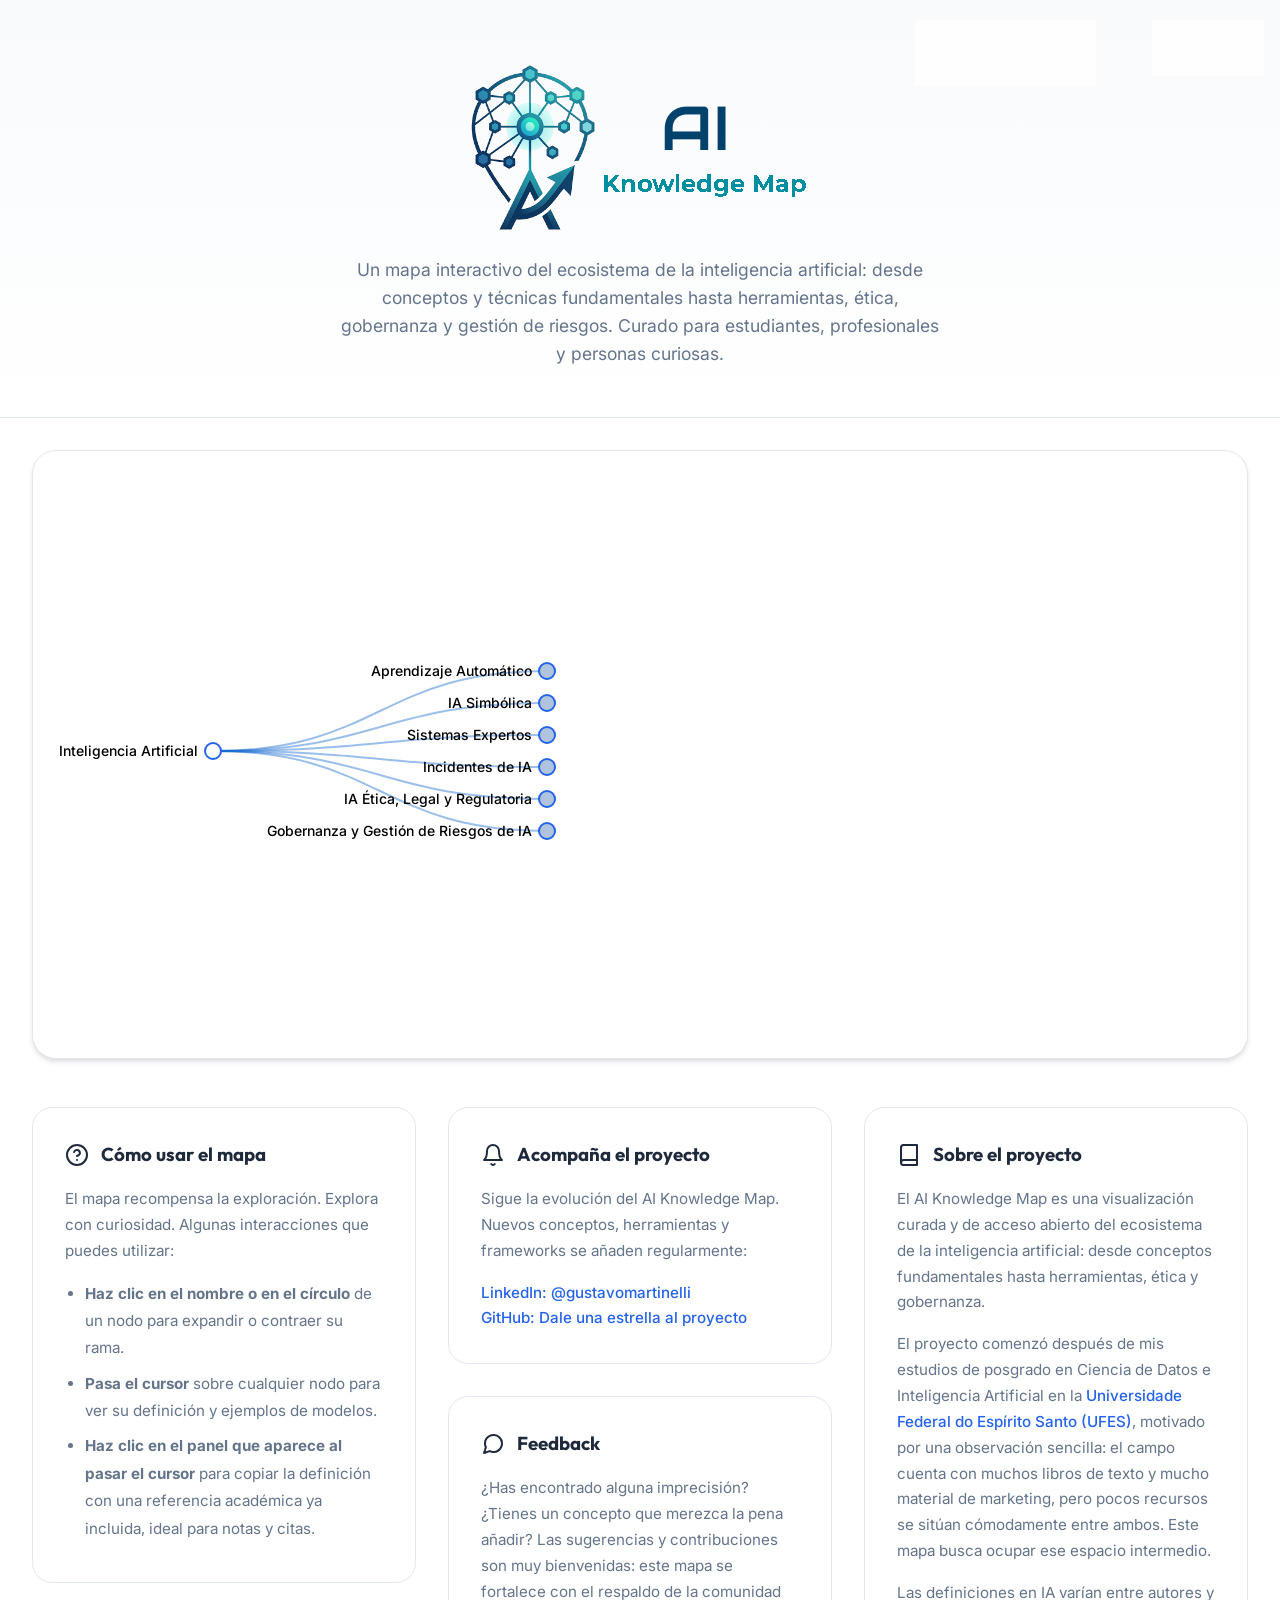
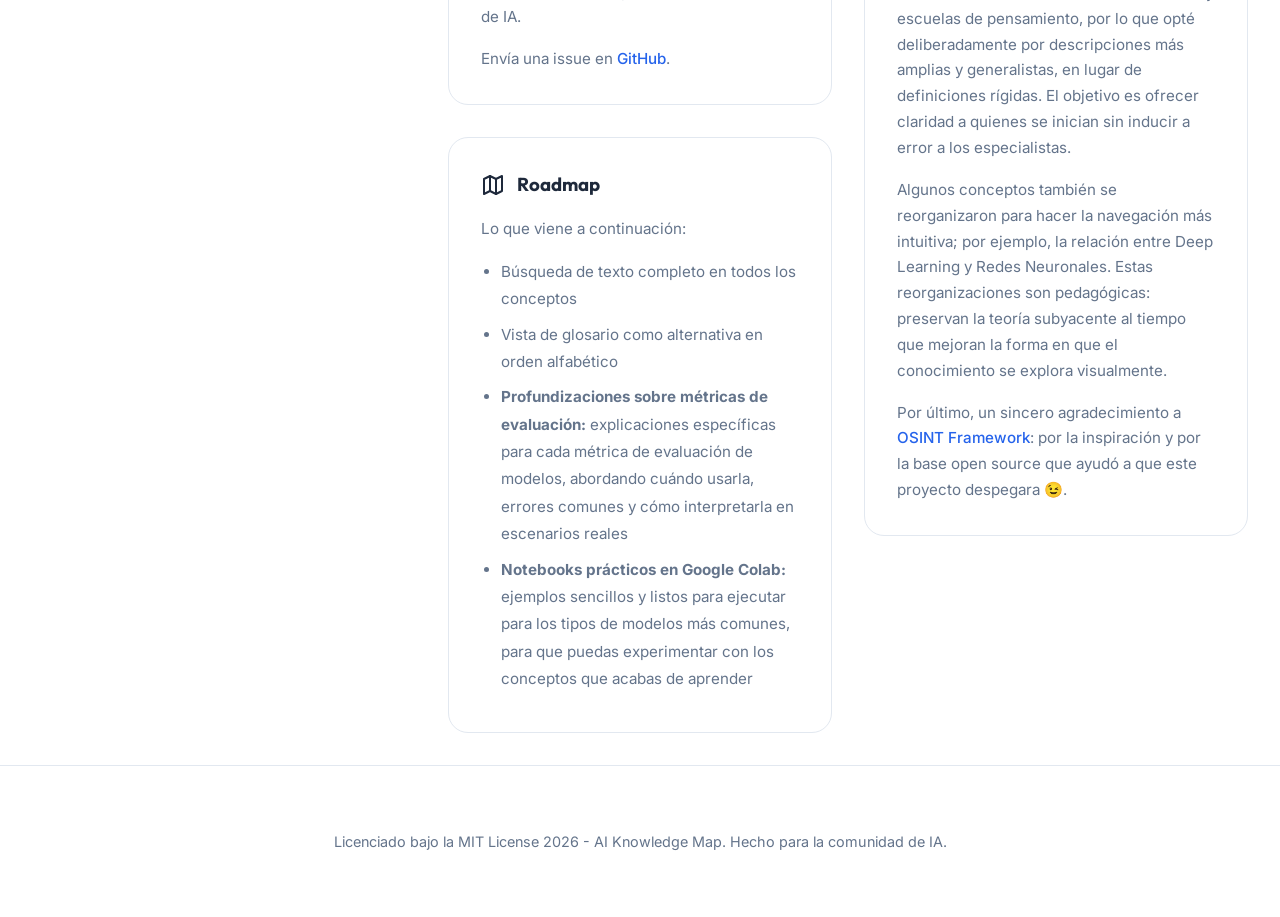
==== es/index.html @ ce46cefa "translated to pt-br and es" ====
<!DOCTYPE html>
<html lang="en">

<head>
    <meta charset="UTF-8">
    <meta name="viewport" content="width=device-width, initial-scale=1.0">
    <meta http-equiv="X-UA-Compatible" content="ie=edge">
    <title>AI Knowledge Map - Learn AI Concepts & Definitions</title>
    <meta name="description" content="Explore Artificial Intelligence visually. A free, interactive knowledge map of AI concepts, techniques, tools, ethics, and governance - for students, researchers, and professionals.">


    <!-- Open Graph -->
    <meta property="og:type" content="website">
    <meta property="og:url" content="https://aiknowledgemap.org/">
    <meta property="og:title" content="AI Knowledge Map - Visual Guide to Artificial Intelligence">
    <meta property="og:description" content="Explore Artificial Intelligence visually. A free, interactive knowledge map of AI concepts, techniques, tools, ethics, and governance - for students, researchers, and professionals.">
    <meta property="og:image" content="https://aiknowledgemap.org/aikm_logo.jpg">
    <meta property="og:image:width" content="1200">
    <meta property="og:image:height" content="630">
    <meta property="og:image:alt" content="AI Knowledge Map - Interactive map of artificial intelligence concepts">
    <meta property="og:locale" content="en_US">
    <meta property="og:site_name" content="AI Knowledge Map">

    <!-- Twitter Cards -->
    <meta name="twitter:card" content="summary_large_image">
    <meta name="twitter:title" content="AI Knowledge Map - Visual Guide to Artificial Intelligence">
    <meta name="twitter:description" content="Explore AI visually. An interactive map of concepts, techniques, tools, ethics, and governance.">
    <meta name="twitter:image" content="https://aiknowledgemap.org/aikm_logo.jpg">
    <meta name="twitter:image:alt" content="AI Knowledge Map - Interactive map of artificial intelligence concepts">

    <!-- Favicons -->
    <link rel="icon" type="image/x-icon" href="/favicon.ico">
    <link rel="icon" type="image/png" sizes="16x16" href="/favicon-16x16.png">
    <link rel="icon" type="image/png" sizes="32x32" href="/favicon-32x32.png">
    <link rel="apple-touch-icon" sizes="180x180" href="/apple-touch-icon.png">
    <link rel="manifest" href="/site.webmanifest">
    <meta name="theme-color" content="#2563eb">

    <!-- Google Fonts -->
    <link rel="preconnect" href="https://fonts.googleapis.com">
    <link rel="preconnect" href="https://fonts.gstatic.com" crossorigin>
    <link
        href="https://fonts.googleapis.com/css2?family=Inter:wght@300;400;500;600;700&family=Outfit:wght@400;600;700&display=swap"
        rel="stylesheet">

    <!-- Dependencies -->
    <link rel="stylesheet" href="/css/style.css">
    <script src="/js/d3.v7.min.js" defer></script>
    <script src="/js/app.js" defer></script>

    <link rel="alternate" hreflang="en" href="https://aiknowledgemap.org/" />
    <link rel="alternate" hreflang="pt-BR" href="https://aiknowledgemap.org/pt-br/" />
    <link rel="alternate" hreflang="es" href="https://aiknowledgemap.org/es/" />
    <link rel="alternate" hreflang="x-default" href="https://aiknowledgemap.org/" />
    
</head>

<body>

    <header>
        <h1>
            <img src="/aikm_img_name.png" alt="AI Knowledge Map" class="site-logo">
        </h1>
        <p>Un mapa interactivo del ecosistema de la inteligencia artificial: desde conceptos y técnicas fundamentales hasta 
            herramientas, ética, gobernanza y gestión de riesgos. Curado para estudiantes, profesionales y personas curiosas.</p>
        <div class="lang-selector">
            <a href="/pt-br/" class="lang-flag" hreflang="pt-BR" aria-label="Português">🇧🇷</a>
            <a href="/" class="lang-flag" hreflang="en" aria-label="English">🇺🇸</a>
            <a href="/es/" class="lang-flag" hreflang="es" aria-label="Español">🇪🇸</a>
        </div>
        <div class="dark-toggle-container">
            <button class="btn-toggle" aria-label="Toggle dark mode">
                <svg xmlns="http://www.w3.org/2000/svg" width="18" height="18" viewBox="0 0 24 24" fill="none"
                    stroke="currentColor" stroke-width="2" stroke-linecap="round" stroke-linejoin="round"
                    aria-hidden="true">
                    <path d="M21 12.79A9 9 0 1 1 11.21 3 7 7 0 0 0 21 12.79z"></path>
                </svg>
                Mode
            </button>
        </div>
    </header>

    <main class="container">

        <div id="body">
            <!-- D3 Map will render here -->

        </div>

        <div class="info-grid">
            <!-- Column 1: How to Use the Map -->
            <section class="info-card">
                <h3>
                    <svg xmlns="http://www.w3.org/2000/svg" width="24" height="24" viewBox="0 0 24 24" fill="none"
                        stroke="currentColor" stroke-width="2" stroke-linecap="round" stroke-linejoin="round"
                        aria-hidden="true">
                        <circle cx="12" cy="12" r="10"></circle>
                        <path d="M9.09 9a3 3 0 0 1 5.83 1c0 2-3 3-3 3"></path>
                        <line x1="12" y1="17" x2="12.01" y2="17"></line>
                    </svg>
                    Cómo usar el mapa
                </h3>
                <p>El mapa recompensa la exploración. Explora con curiosidad. Algunas interacciones que puedes utilizar:</p>
                <ul class="info-list">
                    <li><strong>Haz clic en el nombre o en el círculo</strong> de un nodo para expandir o contraer su rama.</li>
                    <li><strong>Pasa el cursor</strong> sobre cualquier nodo para ver su definición y ejemplos de modelos.</li>
                    <li><strong>Haz clic en el panel que aparece al pasar el cursor</strong> para copiar la definición con 
                        una referencia académica ya incluida, ideal para notas y citas.</li>
                </ul>
            </section>

            <!-- Column 2: Stay Updated + Feedback + Roadmap (stacked) -->
            <div class="info-card-column">
                <section class="info-card">
                    <h3>
                        <svg xmlns="http://www.w3.org/2000/svg" width="24" height="24" viewBox="0 0 24 24" fill="none"
                            stroke="currentColor" stroke-width="2" stroke-linecap="round" stroke-linejoin="round"
                            aria-hidden="true">
                            <path d="M18 8A6 6 0 0 0 6 8c0 7-3 9-3 9h18s-3-2-3-9"></path>
                            <path d="M13.73 21a2 2 0 0 1-3.46 0"></path>
                        </svg>
                        Acompaña el proyecto
                    </h3>
                    <p>Sigue la evolución del AI Knowledge Map. Nuevos conceptos, herramientas y frameworks se añaden regularmente:</p>
                    <div style="margin-top: 1rem;">
                        <a href="https://www.linkedin.com/in/gustavomartinelli/" target="_blank" rel="noopener noreferrer">LinkedIn:
                            @gustavomartinelli</a><br>
                        <a href="https://github.com/gustavomartinellidev/aiknowledgemap" target="_blank" rel="noopener noreferrer">GitHub: Dale una estrella al proyecto</a>
                    </div>
                </section>

                <section class="info-card">
                    <h3>
                        <svg xmlns="http://www.w3.org/2000/svg" width="24" height="24" viewBox="0 0 24 24" fill="none"
                            stroke="currentColor" stroke-width="2" stroke-linecap="round" stroke-linejoin="round"
                            aria-hidden="true">
                            <path
                                d="M21 11.5a8.38 8.38 0 0 1-.9 3.8 8.5 8.5 0 0 1-7.6 4.7 8.38 8.38 0 0 1-3.8-.9L3 21l1.9-5.7a8.38 8.38 0 0 1-.9-3.8 8.5 8.5 0 0 1 4.7-7.6 8.38 8.38 0 0 1 3.8-.9h.5a8.48 8.48 0 0 1 8 8v.5z">
                            </path>
                        </svg>
                        Feedback
                    </h3>
                    <p>
                        ¿Has encontrado alguna imprecisión? ¿Tienes un concepto que merezca la pena añadir? Las sugerencias y contribuciones 
                        son muy bienvenidas: este mapa se fortalece con el respaldo de la comunidad de IA.
                    </p>
                    <div style="margin-top: 1rem;">
                        Envía una issue en <a href="https://github.com/gustavomartinellidev/aiknowledgemap/issues"
                            target="_blank" rel="noopener noreferrer">GitHub</a>.
                    </div>
                </section>

                <section class="info-card">
                    <h3>
                        <svg xmlns="http://www.w3.org/2000/svg" width="24" height="24" viewBox="0 0 24 24" fill="none"
                            stroke="currentColor" stroke-width="2" stroke-linecap="round" stroke-linejoin="round"
                            aria-hidden="true">
                            <polygon points="3 6 9 3 15 6 21 3 21 18 15 21 9 18 3 21"></polygon>
                            <line x1="9" y1="3" x2="9" y2="18"></line>
                            <line x1="15" y1="6" x2="15" y2="21"></line>
                        </svg>
                        Roadmap
                    </h3>
                    <p>Lo que viene a continuación:</p>
                    <ul class="info-list">
                        <li>Búsqueda de texto completo en todos los conceptos</li>
                        <li>Vista de glosario como alternativa en orden alfabético</li>
                        <li><strong>Profundizaciones sobre métricas de evaluación:</strong> explicaciones específicas para cada métrica de evaluación de modelos, abordando cuándo usarla, errores comunes y cómo interpretarla en escenarios reales</li>
                        <li><strong>Notebooks prácticos en Google Colab:</strong> ejemplos sencillos y listos para ejecutar para los tipos de modelos más comunes, para que puedas experimentar con los conceptos que acabas de aprender</li>
                    </ul>
                </section>
            </div>

            <!-- Column 3: About the Project -->
            <section class="info-card">
                <h3>
                    <svg xmlns="http://www.w3.org/2000/svg" width="24" height="24" viewBox="0 0 24 24" fill="none"
                        stroke="currentColor" stroke-width="2" stroke-linecap="round" stroke-linejoin="round"
                        aria-hidden="true">
                        <path d="M4 19.5A2.5 2.5 0 0 1 6.5 17H20"></path>
                        <path d="M6.5 2H20v20H6.5A2.5 2.5 0 0 1 4 19.5v-15A2.5 2.5 0 0 1 6.5 2z"></path>
                    </svg>
                    Sobre el proyecto
                </h3>
                <p>
                    El AI Knowledge Map es una visualización curada y de acceso abierto del ecosistema de la inteligencia artificial: 
                    desde conceptos fundamentales hasta herramientas, ética y gobernanza.
                </p>
                <p style="margin-top:1rem;">
                    El proyecto comenzó después de mis estudios de posgrado en Ciencia de Datos e Inteligencia Artificial en la
                    <a href="https://ufes.br/" target="_blank" rel="noopener noreferrer">Universidade Federal do Espírito Santo (UFES)</a>, 
                    motivado por una observación sencilla: el campo cuenta con muchos libros de texto y mucho material de marketing, pero 
                    pocos recursos se sitúan cómodamente entre ambos. Este mapa busca ocupar ese espacio intermedio.
                </p>
                <p style="margin-top:1rem;">
                    Las definiciones en IA varían entre autores y escuelas de pensamiento, por lo que opté deliberadamente por descripciones 
                    más amplias y generalistas, en lugar de definiciones rígidas. El objetivo es ofrecer claridad a quienes se inician 
                    sin inducir a error a los especialistas.
                </p>
                <p style="margin-top:1rem;">
                    Algunos conceptos también se reorganizaron para hacer la navegación más intuitiva; por ejemplo, la relación entre 
                    Deep Learning y Redes Neuronales. Estas reorganizaciones son pedagógicas: preservan la teoría subyacente al tiempo 
                    que mejoran la forma en que el conocimiento se explora visualmente.
                </p>
                <p style="margin-top:1rem;">
                    Por último, un sincero agradecimiento a <a href="https://osintframework.com/" target="_blank" rel="noopener noreferrer">OSINT Framework</a>:
                     por la inspiración y por la base open source que ayudó a que este proyecto despegara 😉.
                </p>
            </section>
        </div>

    </main>

    <footer>
        <p>Licenciado bajo la MIT License 2026 - AI Knowledge Map. Hecho para la comunidad de IA.</p>
    </footer>

    <div id="hover-panel" class="hidden"></div>

</body>

</html>
---- css/style.css ----
:root {
    --primary: #2563eb;
    --primary-hover: #1d4ed8;
    --secondary: #64748b;
    --bg: #ffffff;
    --card-bg: #ffffff;
    --text-main: #1e293b;
    --text-muted: #64748b;
    --border: #e2e8f0;
    --shadow-sm: 0 1px 2px 0 rgb(0 0 0 / 0.05);
    --shadow: 0 4px 6px -1px rgb(0 0 0 / 0.1), 0 2px 4px -2px rgb(0 0 0 / 0.1);
    --shadow-lg: 0 10px 15px -3px rgb(0 0 0 / 0.1), 0 4px 6px -4px rgb(0 0 0 / 0.1);
    --glass: rgba(255, 255, 255, 0.8);
}

* {
    margin: 0;
    padding: 0;
    box-sizing: border-box;
}

body {
    font-family: 'Inter', sans-serif;
    background-color: var(--bg);
    color: var(--text-main);
    line-height: 1.6;
    overflow-x: hidden;
}

header {
    position: relative;
    padding: 3rem 1rem;
    text-align: center;
    background: linear-gradient(180deg, #f8fafc 0%, #ffffff 100%);
    border-bottom: 1px solid var(--border);
}

header h1 {
    font-family: 'Outfit', sans-serif;
    font-size: 2.5rem;
    font-weight: 700;
    letter-spacing: -0.02em;
    background: linear-gradient(135deg, #1e293b 0%, #2563eb 100%);
    -webkit-background-clip: text;
    background-clip: text;
    -webkit-text-fill-color: transparent;
    margin-bottom: 0.5rem;
}

header p {
    color: var(--text-muted);
    font-size: 1.1rem;
    max-width: 600px;
    margin: 0 auto;
}

.container {
    max-width: 2000px;
    margin: 0 auto;
    padding: 2rem;
    position: relative;
}

#body {
    min-height: 600px;
    background: #fff;
    border-radius: 24px;
    box-shadow: var(--shadow);
    border: 1px solid var(--border);
    margin-bottom: 3rem;
    position: relative;
    overflow: auto;
}

.site-logo {
    max-height: 200px;
    width: auto;
    display: block;
    margin: 0 auto;
}

.controls-overlay {
    position: absolute;
    top: 2rem;
    right: 2rem;
    z-index: 10;
    display: flex;
    flex-direction: column;
    gap: 1rem;
    width: 320px;
}

/* Content Sections */
.info-grid {
    display: grid;
    grid-template-columns: repeat(3, 1fr);
    gap: 2rem;
    margin-top: 2rem;
    align-items: start;
}

.info-card-column {
    display: flex;
    flex-direction: column;
    gap: 2rem;
}

.info-list {
    margin-top: 1rem;
    padding-left: 1.25rem;
    line-height: 1.8;
    font-size: 0.95rem;
    color: var(--text-muted);
}

.info-list li {
    margin-bottom: 0.5rem;
}

.info-card {
    padding: 2rem;
    background: #fff;
    border-radius: 20px;
    border: 1px solid var(--border);
    transition: transform 0.3s ease, box-shadow 0.3s ease;
}

.info-card:hover {
    transform: translateY(-5px);
    box-shadow: var(--shadow-lg);
}

.info-card h3 {
    font-family: 'Outfit', sans-serif;
    margin-bottom: 1rem;
    color: var(--text-main);
    display: flex;
    align-items: center;
    gap: 0.75rem;
}

.info-card p,
.info-card div {
    font-size: 0.95rem;
    color: var(--text-muted);
    line-height: 1.7;
}

.info-card a {
    color: var(--primary);
    text-decoration: none;
    font-weight: 500;
    transition: color 0.2s;
}

.info-card a:hover {
    color: var(--primary-hover);
    text-decoration: underline;
}

/* Hover Panel */
#hover-panel {
    position: absolute;
    font-family: 'Inter', sans-serif;
    border-radius: 12px;
    box-shadow: var(--shadow-lg);
    border: 1px solid var(--border);
    background: rgba(255, 255, 255, 0.95);
    color: var(--text-main);
    backdrop-filter: blur(8px);
    -webkit-backdrop-filter: blur(8px);
    padding: 0.75rem 1rem;
    min-width: 200px;
    max-width: 400px;
    z-index: 2000;
    pointer-events: auto;
    cursor: pointer;
    user-select: none;
}

#hover-panel.hidden {
    display: none;
}

#hover-panel::after {
    content: "Click to copy";
    position: absolute;
    top: 0.5rem;
    right: 0.75rem;
    font-size: 0.65rem;
    font-weight: 700;
    text-transform: uppercase;
    letter-spacing: 0.05em;
    color: var(--primary);
    opacity: 0.6;
}

#hover-panel.copied::after {
    content: "Text copied ✓";
    color: #10b981;
    opacity: 1;
}

#hover-panel h3 {
    color: var(--primary);
    margin-bottom: 0.35rem;
    font-family: 'Outfit', sans-serif;
    font-size: 0.95rem;
    padding-right: 1.5rem;
}

#hover-panel .section {
    margin-bottom: 0.25rem;
    font-size: 0.8rem;
    line-height: 1.4;
}

.dark-toggle-container {
    position: fixed;
    top: 1.5rem;
    right: 1.5rem;
    z-index: 1000;
}

.btn-toggle {
    display: flex;
    align-items: center;
    justify-content: center;
    gap: 0.5rem;
    padding: 0.6rem 1rem;
    border-radius: 99px;
    border: 1px solid var(--border);
    background: var(--glass);
    backdrop-filter: blur(8px);
    -webkit-backdrop-filter: blur(8px);
    cursor: pointer;
    font-weight: 600;
    font-size: 0.85rem;
    transition: all 0.3s ease;
    box-shadow: var(--shadow);
    color: var(--text-main);
}

.btn-toggle:hover {
    transform: scale(1.05);
    border-color: var(--primary);
    box-shadow: var(--shadow-lg);
}

/* Language Selector */
.lang-selector {
    display: flex;
    gap: 1.25rem;
    position: fixed;
    top: 1.5rem;
    right: 12rem;
    /* Increased significantly to separate from the Mode button */
    z-index: 1000;
    background: var(--glass);
    backdrop-filter: blur(8px);
    -webkit-backdrop-filter: blur(8px);
    padding: 0.5rem 1.5rem;
    border-radius: 99px;
    border: 1px solid var(--border);
    box-shadow: var(--shadow);
}

.lang-flag {
    font-size: 1.25rem;
    cursor: pointer;
    transition: transform 0.2s ease;
    text-decoration: none;
    display: flex;
    align-items: center;
}

.lang-flag:hover {
    transform: scale(1.3);
}

/* SVG Node Styling */
.node circle {
    fill: #fff;
    stroke: var(--primary);
    stroke-width: 2px;
    transition: all 0.3s ease;
}

.node:hover circle {
    fill: var(--primary);
    r: 10px;
}

.node text {
    font-family: 'Inter', sans-serif;
    font-size: 14px;
    font-weight: 500;
}

path.link {
    fill: none;
    stroke: #0760ce;
    stroke-opacity: 0.4;
    stroke-width: 2px;
}

footer {
    text-align: center;
    padding: 4rem 1rem;
    border-top: 1px solid var(--border);
    color: var(--text-muted);
    font-size: 0.9rem;
}

/* Dark Mode support (if the user toggles it) */
.dark-Mode {
    --bg: #0f172a;
    --text-main: #f8fafc;
    --text-muted: #94a3b8;
    --border: #1e293b;
    --card-bg: #1e293b;
    --glass: rgba(15, 23, 42, 0.8);
}

.dark-Mode header {
    background: linear-gradient(180deg, #020617 0%, #0f172a 100%);
}

.dark-Mode #body {
    background: #1e293b;
}

.dark-Mode .info-card {
    background: #1e293b;
}

.dark-Mode .btn-toggle {
    background: #1e293b;
    color: #f8fafc;
}

.dark-Mode #hover-panel {
    background: rgba(30, 41, 59, 0.95);
    border-color: #334155;
    color: #f8fafc;
}

.dark-Mode #hover-panel h3 {
    color: #60a5fa;
}

.dark-Mode .node text {
    fill: var(--text-main) !important;
    font-family: 'Inter', sans-serif;
    font-size: 14px;
    font-weight: 500;
}

@media (max-width: 960px) {
    .info-grid {
        grid-template-columns: 1fr;
    }
}

@media (max-width: 768px) {
    .site-logo {
        max-height: 150px;
    }
}
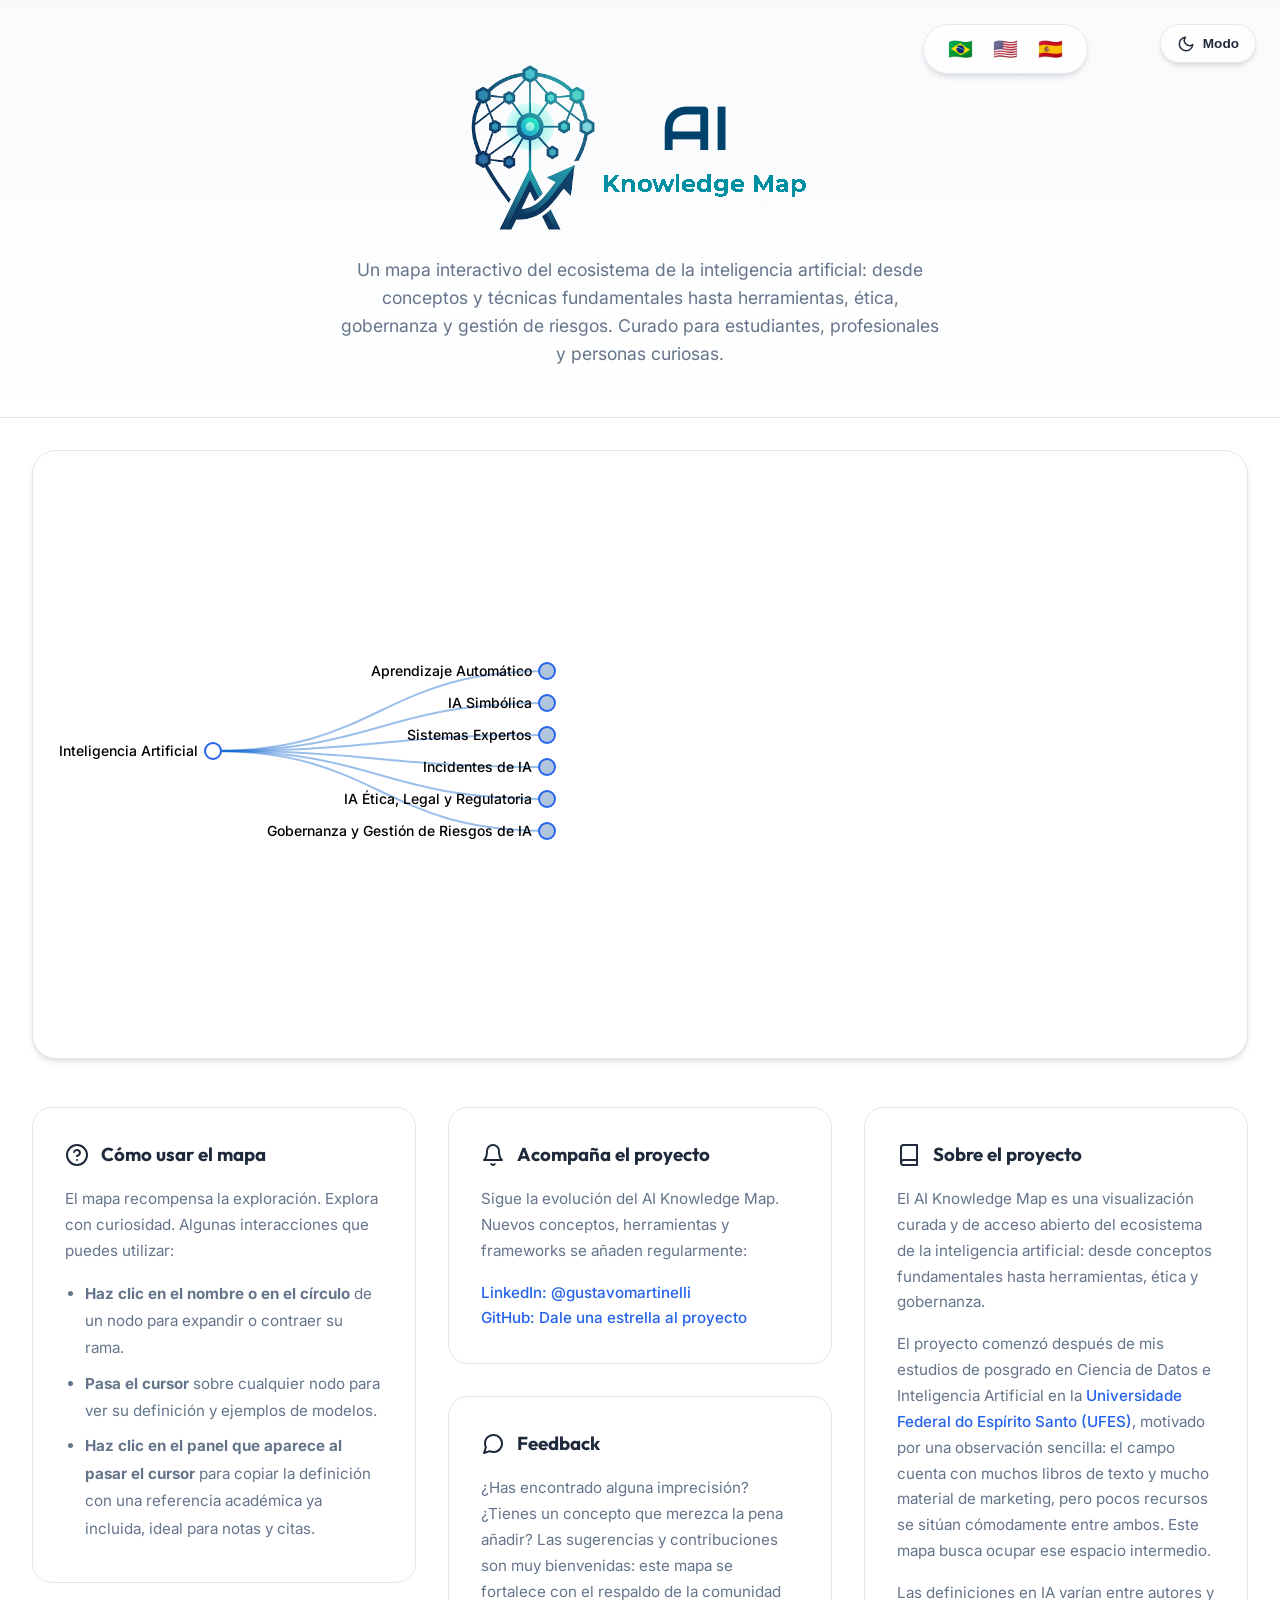
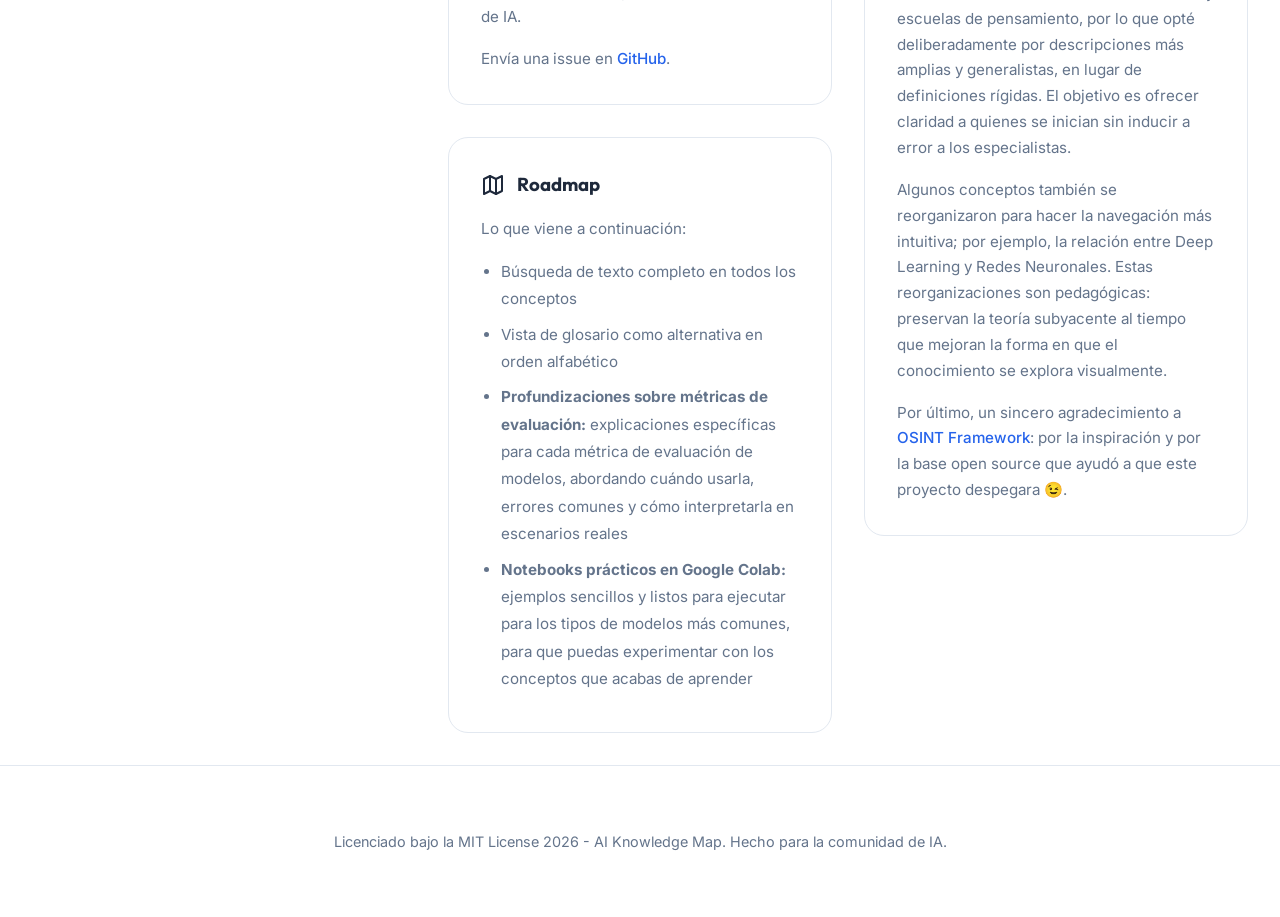
==== commit 3f240b7d: "Fix multilingual SEO and translate UI strings" ====
--- a/es/index.html
+++ b/es/index.html
@@ -1,32 +1,34 @@
 <!DOCTYPE html>
-<html lang="en">
+<html lang="es">
 
 <head>
     <meta charset="UTF-8">
     <meta name="viewport" content="width=device-width, initial-scale=1.0">
     <meta http-equiv="X-UA-Compatible" content="ie=edge">
-    <title>AI Knowledge Map - Learn AI Concepts & Definitions</title>
-    <meta name="description" content="Explore Artificial Intelligence visually. A free, interactive knowledge map of AI concepts, techniques, tools, ethics, and governance - for students, researchers, and professionals.">
+    <title>AI Knowledge Map - Aprende conceptos y definiciones de IA</title>
+    <meta name="description" content="Explora la Inteligencia Artificial de forma visual. Un mapa de conocimiento gratuito e interactivo sobre conceptos, técnicas, herramientas, ética y gobernanza de la IA — para estudiantes, investigadores y profesionales.">
 
 
     <!-- Open Graph -->
     <meta property="og:type" content="website">
-    <meta property="og:url" content="https://aiknowledgemap.org/">
-    <meta property="og:title" content="AI Knowledge Map - Visual Guide to Artificial Intelligence">
-    <meta property="og:description" content="Explore Artificial Intelligence visually. A free, interactive knowledge map of AI concepts, techniques, tools, ethics, and governance - for students, researchers, and professionals.">
+    <meta property="og:url" content="https://aiknowledgemap.org/es/">
+    <meta property="og:title" content="AI Knowledge Map - Guía visual de la Inteligencia Artificial">
+    <meta property="og:description" content="Explora la Inteligencia Artificial de forma visual. Un mapa de conocimiento gratuito e interactivo sobre conceptos, técnicas, herramientas, ética y gobernanza de la IA — para estudiantes, investigadores y profesionales.">
     <meta property="og:image" content="https://aiknowledgemap.org/aikm_logo.jpg">
     <meta property="og:image:width" content="1200">
     <meta property="og:image:height" content="630">
-    <meta property="og:image:alt" content="AI Knowledge Map - Interactive map of artificial intelligence concepts">
-    <meta property="og:locale" content="en_US">
+    <meta property="og:image:alt" content="AI Knowledge Map - Mapa interactivo de conceptos de inteligencia artificial">
+    <meta property="og:locale" content="es_ES">
+    <meta property="og:locale:alternate" content="en_US">
+    <meta property="og:locale:alternate" content="pt_BR">
     <meta property="og:site_name" content="AI Knowledge Map">
 
     <!-- Twitter Cards -->
     <meta name="twitter:card" content="summary_large_image">
-    <meta name="twitter:title" content="AI Knowledge Map - Visual Guide to Artificial Intelligence">
-    <meta name="twitter:description" content="Explore AI visually. An interactive map of concepts, techniques, tools, ethics, and governance.">
+    <meta name="twitter:title" content="AI Knowledge Map - Guía visual de la Inteligencia Artificial">
+    <meta name="twitter:description" content="Explora la IA de forma visual. Un mapa interactivo de conceptos, técnicas, herramientas, ética y gobernanza.">
     <meta name="twitter:image" content="https://aiknowledgemap.org/aikm_logo.jpg">
-    <meta name="twitter:image:alt" content="AI Knowledge Map - Interactive map of artificial intelligence concepts">
+    <meta name="twitter:image:alt" content="AI Knowledge Map - Mapa interactivo de conceptos de inteligencia artificial">
 
     <!-- Favicons -->
     <link rel="icon" type="image/x-icon" href="/favicon.ico">
@@ -75,7 +77,7 @@
                     aria-hidden="true">
                     <path d="M21 12.79A9 9 0 1 1 11.21 3 7 7 0 0 0 21 12.79z"></path>
                 </svg>
-                Mode
+                Modo
             </button>
         </div>
     </header>
@@ -215,7 +217,9 @@
         <p>Licenciado bajo la MIT License 2026 - AI Knowledge Map. Hecho para la comunidad de IA.</p>
     </footer>
 
-    <div id="hover-panel" class="hidden"></div>
+    <div id="hover-panel" class="hidden"
+    data-copy-label="Haz clic para copiar"
+    data-copied-label="Texto copiado ✓"></div>
 
 </body>
 
--- a/css/style.css
+++ b/css/style.css
@@ -183,7 +183,7 @@
 }
 
 #hover-panel::after {
-    content: "Click to copy";
+    content: attr(data-copy-label);
     position: absolute;
     top: 0.5rem;
     right: 0.75rem;
@@ -196,7 +196,7 @@
 }
 
 #hover-panel.copied::after {
-    content: "Text copied ✓";
+    content: attr(data-copied-label);
     color: #10b981;
     opacity: 1;
 }
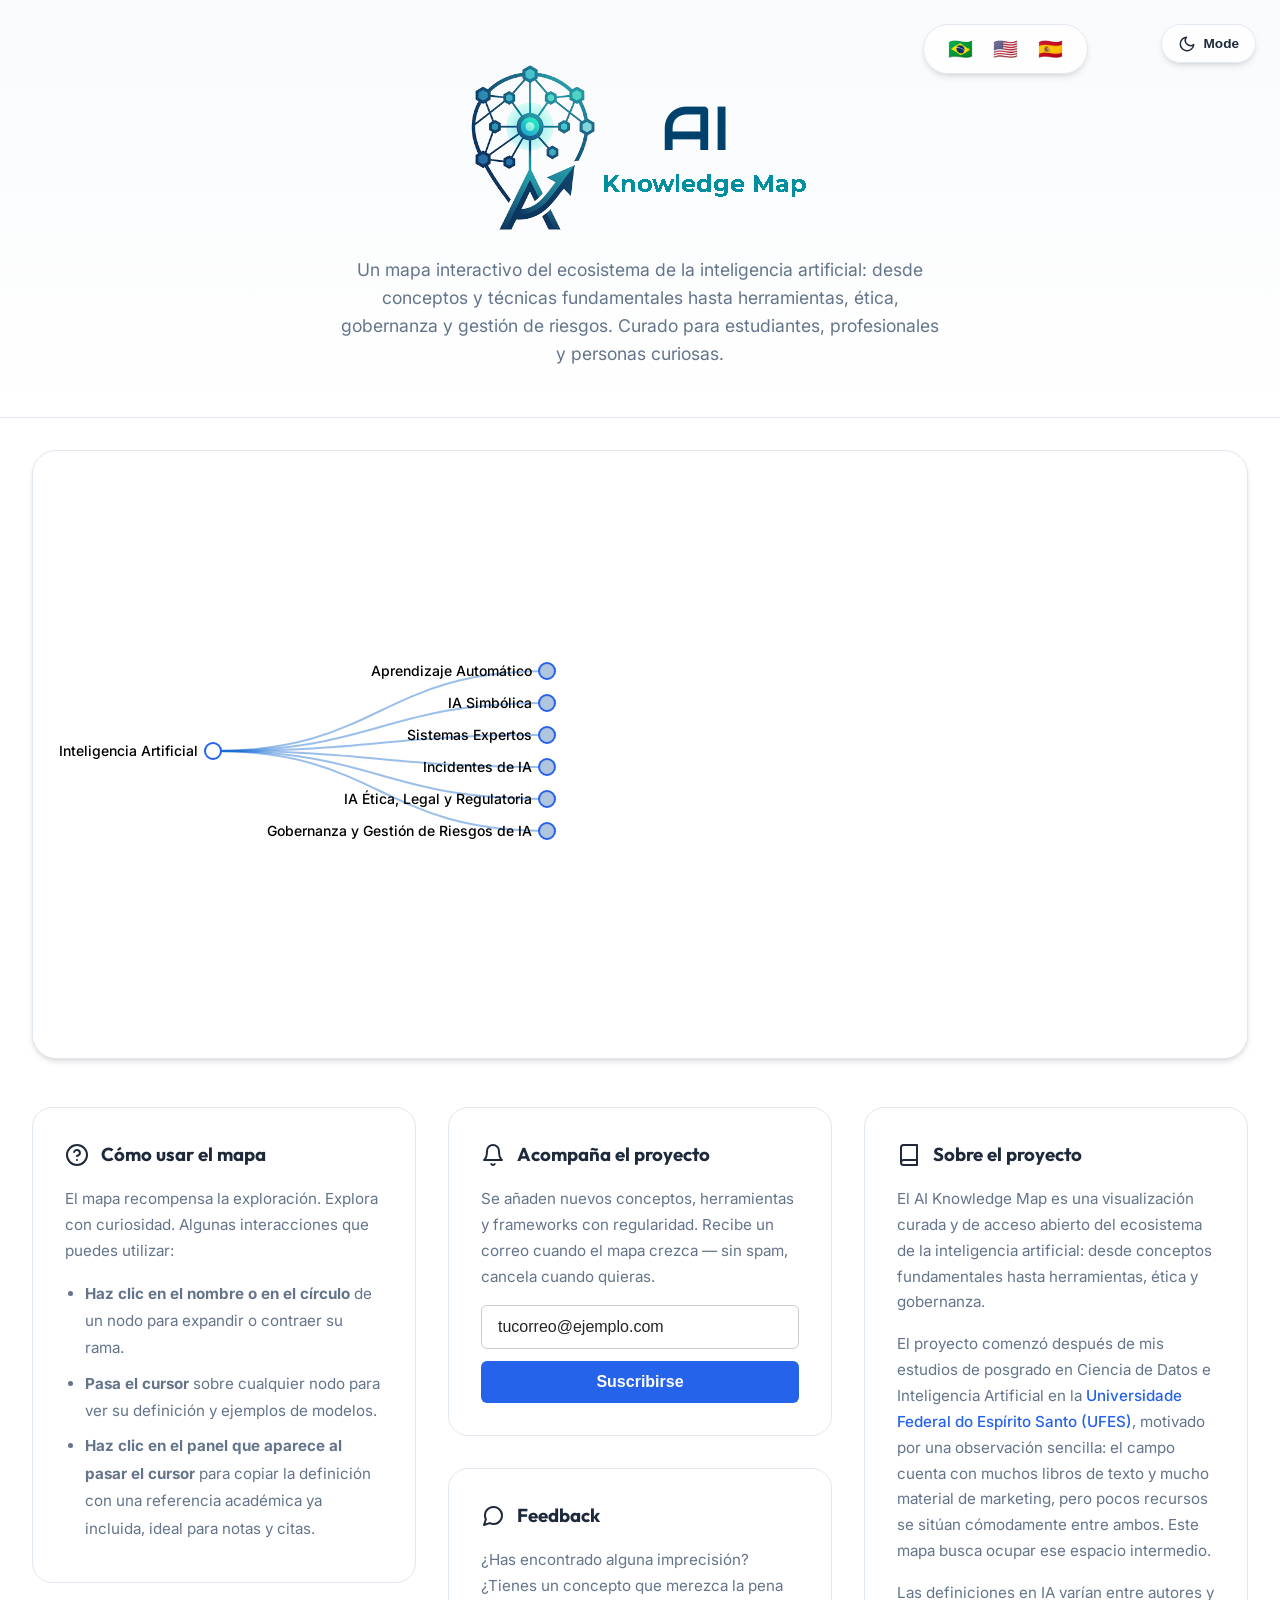
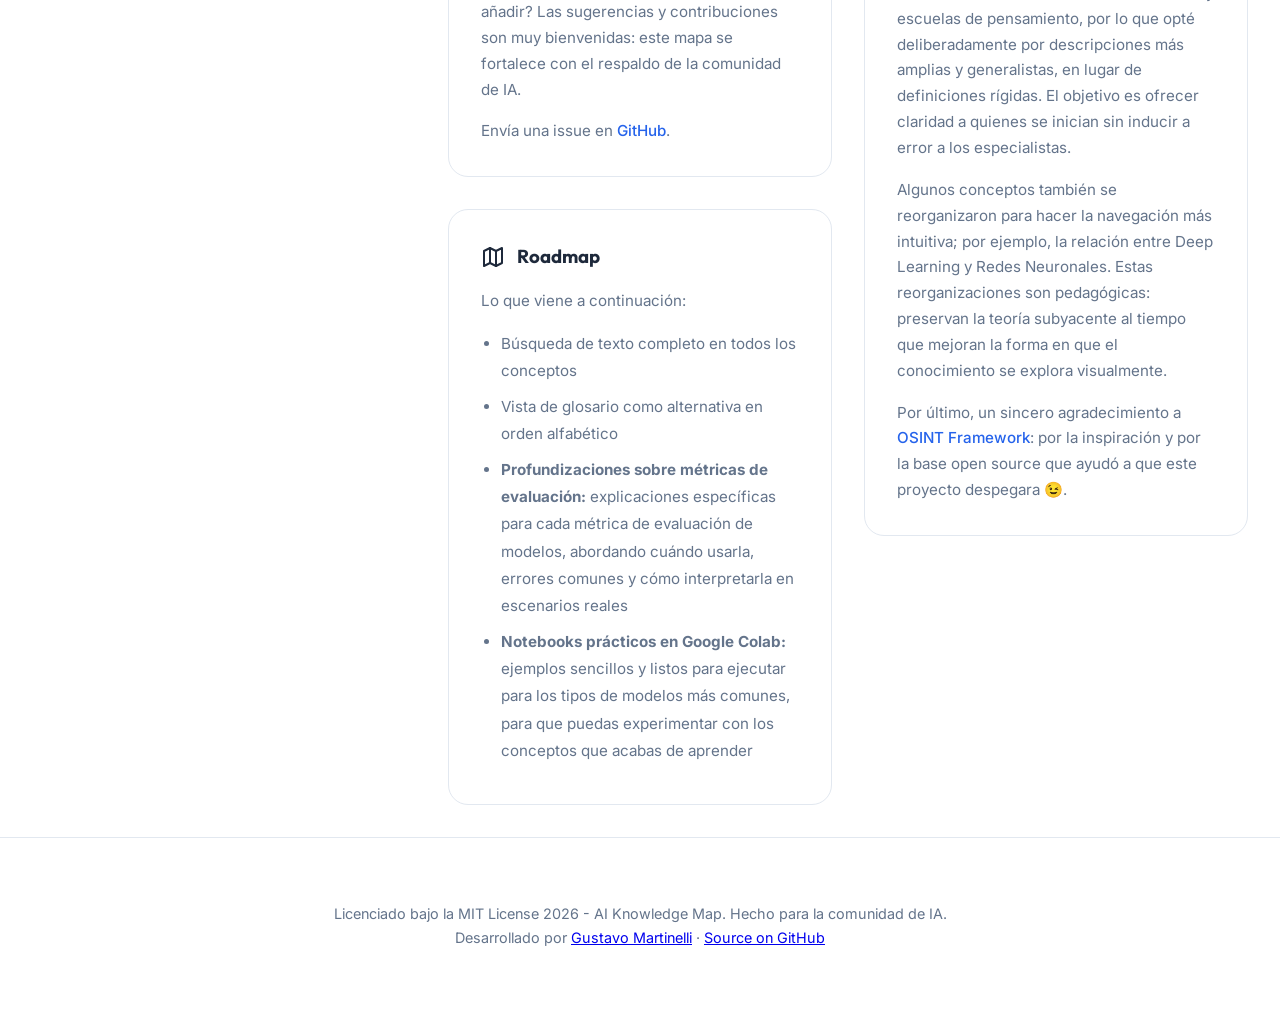
==== commit 81e273b3: "feat: analytics Umami, captura de e-mail (Buttondown) e i18n das mensagens" ====
--- a/es/index.html
+++ b/es/index.html
@@ -1,34 +1,32 @@
 <!DOCTYPE html>
-<html lang="es">
+<html lang="en">
 
 <head>
     <meta charset="UTF-8">
     <meta name="viewport" content="width=device-width, initial-scale=1.0">
     <meta http-equiv="X-UA-Compatible" content="ie=edge">
-    <title>AI Knowledge Map - Aprende conceptos y definiciones de IA</title>
-    <meta name="description" content="Explora la Inteligencia Artificial de forma visual. Un mapa de conocimiento gratuito e interactivo sobre conceptos, técnicas, herramientas, ética y gobernanza de la IA — para estudiantes, investigadores y profesionales.">
+    <title>AI Knowledge Map - Learn AI Concepts & Definitions</title>
+    <meta name="description" content="Explore Artificial Intelligence visually. A free, interactive knowledge map of AI concepts, techniques, tools, ethics, and governance - for students, researchers, and professionals.">
 
 
     <!-- Open Graph -->
     <meta property="og:type" content="website">
-    <meta property="og:url" content="https://aiknowledgemap.org/es/">
-    <meta property="og:title" content="AI Knowledge Map - Guía visual de la Inteligencia Artificial">
-    <meta property="og:description" content="Explora la Inteligencia Artificial de forma visual. Un mapa de conocimiento gratuito e interactivo sobre conceptos, técnicas, herramientas, ética y gobernanza de la IA — para estudiantes, investigadores y profesionales.">
+    <meta property="og:url" content="https://aiknowledgemap.org/">
+    <meta property="og:title" content="AI Knowledge Map - Visual Guide to Artificial Intelligence">
+    <meta property="og:description" content="Explore Artificial Intelligence visually. A free, interactive knowledge map of AI concepts, techniques, tools, ethics, and governance - for students, researchers, and professionals.">
     <meta property="og:image" content="https://aiknowledgemap.org/aikm_logo.jpg">
     <meta property="og:image:width" content="1200">
     <meta property="og:image:height" content="630">
-    <meta property="og:image:alt" content="AI Knowledge Map - Mapa interactivo de conceptos de inteligencia artificial">
-    <meta property="og:locale" content="es_ES">
-    <meta property="og:locale:alternate" content="en_US">
-    <meta property="og:locale:alternate" content="pt_BR">
+    <meta property="og:image:alt" content="AI Knowledge Map - Interactive map of artificial intelligence concepts">
+    <meta property="og:locale" content="en_US">
     <meta property="og:site_name" content="AI Knowledge Map">
 
     <!-- Twitter Cards -->
     <meta name="twitter:card" content="summary_large_image">
-    <meta name="twitter:title" content="AI Knowledge Map - Guía visual de la Inteligencia Artificial">
-    <meta name="twitter:description" content="Explora la IA de forma visual. Un mapa interactivo de conceptos, técnicas, herramientas, ética y gobernanza.">
+    <meta name="twitter:title" content="AI Knowledge Map - Visual Guide to Artificial Intelligence">
+    <meta name="twitter:description" content="Explore AI visually. An interactive map of concepts, techniques, tools, ethics, and governance.">
     <meta name="twitter:image" content="https://aiknowledgemap.org/aikm_logo.jpg">
-    <meta name="twitter:image:alt" content="AI Knowledge Map - Mapa interactivo de conceptos de inteligencia artificial">
+    <meta name="twitter:image:alt" content="AI Knowledge Map - Interactive map of artificial intelligence concepts">
 
     <!-- Favicons -->
     <link rel="icon" type="image/x-icon" href="/favicon.ico">
@@ -55,6 +53,10 @@
     <link rel="alternate" hreflang="es" href="https://aiknowledgemap.org/es/" />
     <link rel="alternate" hreflang="x-default" href="https://aiknowledgemap.org/" />
     
+    <script defer src="https://cloud.umami.is/script.js" 
+            data-website-id="514e54d5-efb2-42ce-ac12-b586e3b3f8ba"
+            data-domains="aiknowledgemap.org"></script>
+            
 </head>
 
 <body>
@@ -77,7 +79,7 @@
                     aria-hidden="true">
                     <path d="M21 12.79A9 9 0 1 1 11.21 3 7 7 0 0 0 21 12.79z"></path>
                 </svg>
-                Modo
+                Mode
             </button>
         </div>
     </header>
@@ -123,12 +125,17 @@
                         </svg>
                         Acompaña el proyecto
                     </h3>
-                    <p>Sigue la evolución del AI Knowledge Map. Nuevos conceptos, herramientas y frameworks se añaden regularmente:</p>
-                    <div style="margin-top: 1rem;">
-                        <a href="https://www.linkedin.com/in/gustavomartinelli/" target="_blank" rel="noopener noreferrer">LinkedIn:
-                            @gustavomartinelli</a><br>
-                        <a href="https://github.com/gustavomartinellidev/aiknowledgemap" target="_blank" rel="noopener noreferrer">GitHub: Dale una estrella al proyecto</a>
-                    </div>
+                    <p>Se añaden nuevos conceptos, herramientas y frameworks con regularidad. Recibe un correo cuando el mapa crezca — sin spam, cancela cuando quieras.</p>
+                    <form
+                        id="newsletter-form"
+                        action="https://buttondown.com/api/emails/embed-subscribe/aiknowledgemap"
+                        method="post"
+                        style="margin-top: 1rem;">
+                        <label for="bd-email" class="sr-only">Correo electrónico</label>
+                        <input type="email" id="bd-email" name="email" placeholder="tucorreo@ejemplo.com" required>
+                        <button type="submit">Suscribirse</button>
+                    </form>
+                    <p id="newsletter-msg" class="newsletter-msg hidden" role="status" aria-live="polite"></p>
                 </section>
 
                 <section class="info-card">
@@ -215,11 +222,14 @@
 
     <footer>
         <p>Licenciado bajo la MIT License 2026 - AI Knowledge Map. Hecho para la comunidad de IA.</p>
+        <p class="site-credit">
+            Desarrollado por 
+            <a href="https://www.linkedin.com/in/gustavomartinelli/" target="_blank" rel="noopener noreferrer">Gustavo Martinelli</a>
+            · <a href="https://github.com/gustavomartinellidev/aiknowledgemap" target="_blank" rel="noopener noreferrer">Source on GitHub</a>
+        </p>
     </footer>
 
-    <div id="hover-panel" class="hidden"
-    data-copy-label="Haz clic para copiar"
-    data-copied-label="Texto copiado ✓"></div>
+    <div id="hover-panel" class="hidden"></div>
 
 </body>
 
--- a/css/style.css
+++ b/css/style.css
@@ -156,6 +156,64 @@
 .info-card a:hover {
     color: var(--primary-hover);
     text-decoration: underline;
+}
+
+.info-card form {
+    display: flex;
+    flex-direction: column;
+    gap: 0.75rem;
+    margin-top: 1rem;
+}
+
+.info-card form input[type="email"] {
+    width: 100%;
+    box-sizing: border-box;
+    padding: 0.75rem 1rem;
+    font-size: 1rem;
+    border: 1px solid #ccc;
+    border-radius: 6px;
+    background: #fff;
+    color: #222;
+}
+
+.info-card form input[type="email"]::placeholder {
+    color: #242424;
+}
+
+.newsletter-msg {
+    margin-top: 0.75rem;
+    font-size: 0.9rem;
+    color: #16a34a;
+}
+
+.newsletter-msg.hidden {
+    display: none;
+}
+
+.info-card form button {
+    padding: 0.75rem 1rem;
+    font-size: 1rem;
+    font-weight: 600;
+    border: none;
+    border-radius: 6px;
+    background: #2563eb;
+    color: #fff;
+    cursor: pointer;
+    transition: background 0.15s ease;
+}
+
+.info-card form button:hover {
+    background: #1d4ed8;
+}
+
+.sr-only {
+    position: absolute;
+    width: 1px; height: 1px;
+    padding: 0; margin: -1px;
+    overflow: hidden;
+    clip: rect(0,0,0,0);
+    white-space: nowrap;
+    border: 0;
 }
 
 /* Hover Panel */
@@ -183,7 +241,7 @@
 }
 
 #hover-panel::after {
-    content: attr(data-copy-label);
+    content: "Click to copy";
     position: absolute;
     top: 0.5rem;
     right: 0.75rem;
@@ -196,7 +254,7 @@
 }
 
 #hover-panel.copied::after {
-    content: attr(data-copied-label);
+    content: "Text copied ✓";
     color: #10b981;
     opacity: 1;
 }
@@ -356,6 +414,14 @@
     font-weight: 500;
 }
 
+.dark-Mode .info-card form input[type="email"] {
+    background: #1e293b;
+}
+
+.dark-Mode .info-card form input[type="email"]::placeholder {
+    color: #f8fafc;
+}
+
 @media (max-width: 960px) {
     .info-grid {
         grid-template-columns: 1fr;
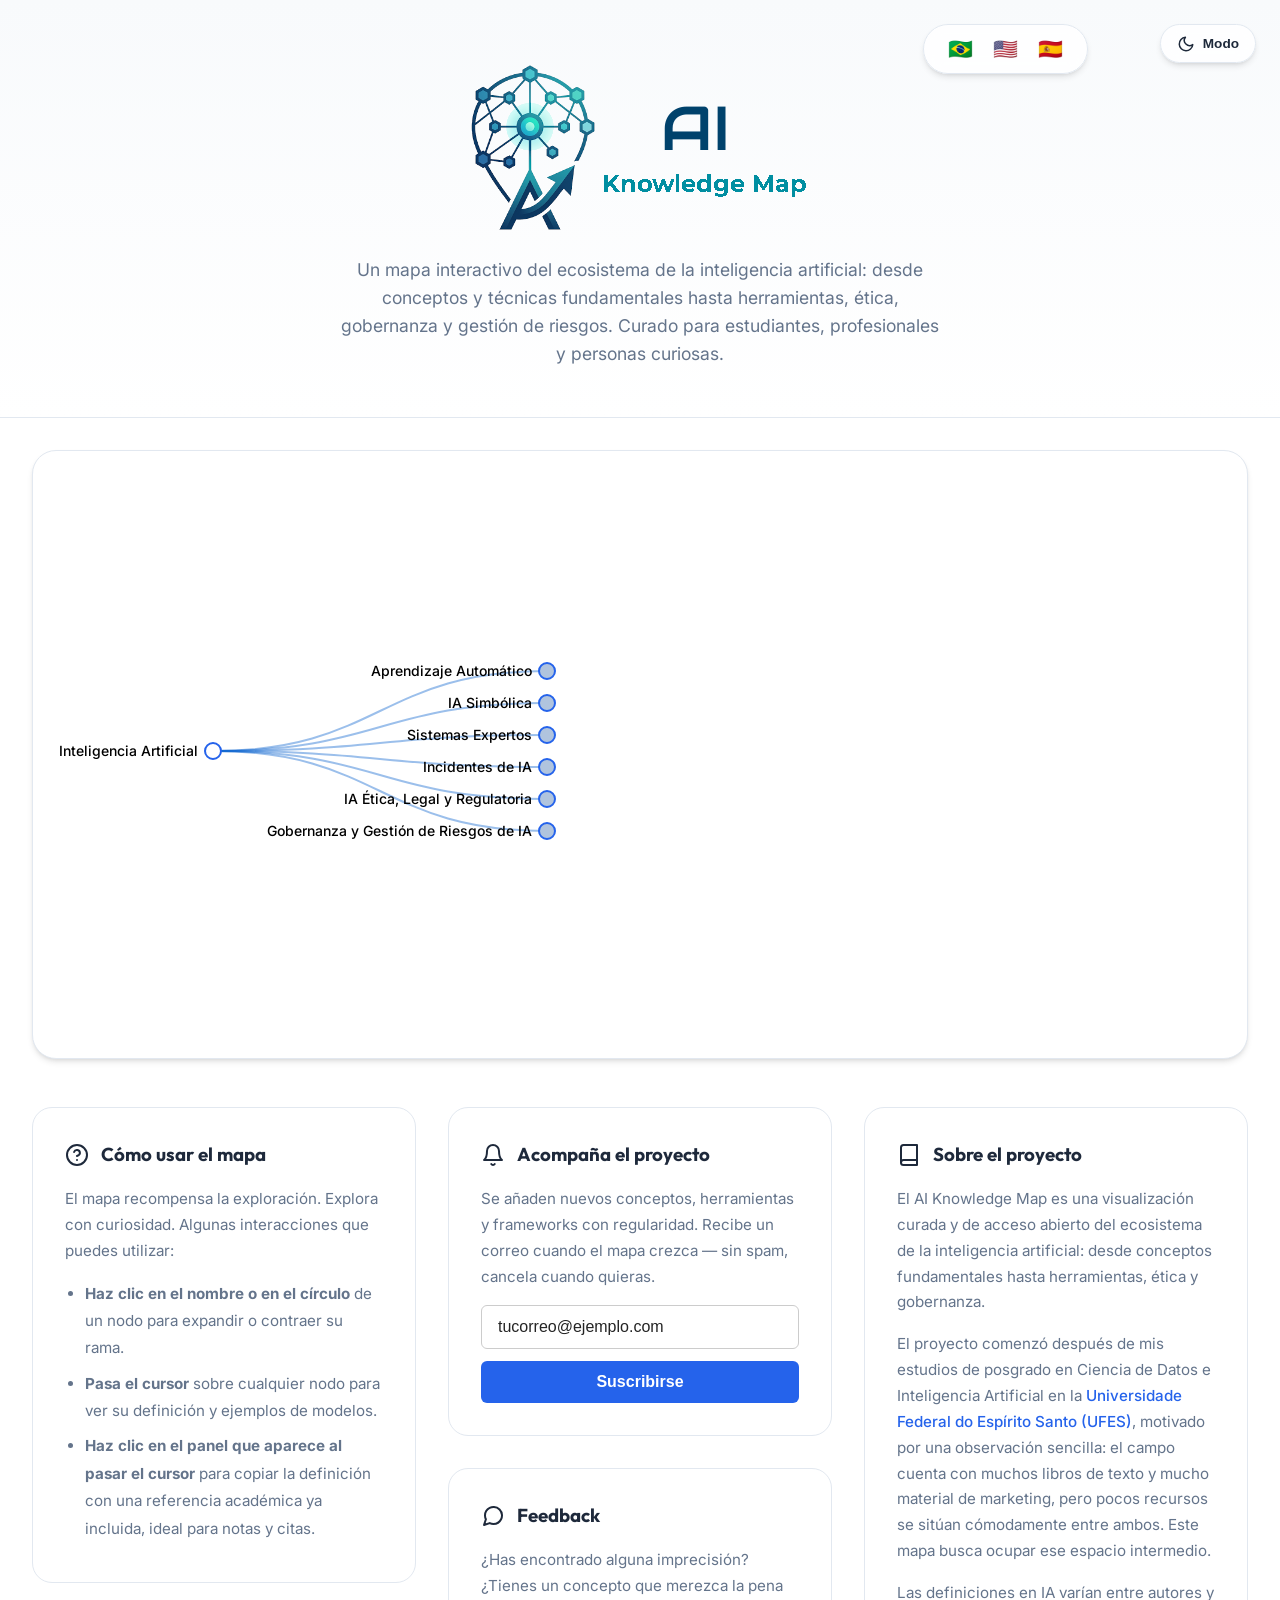
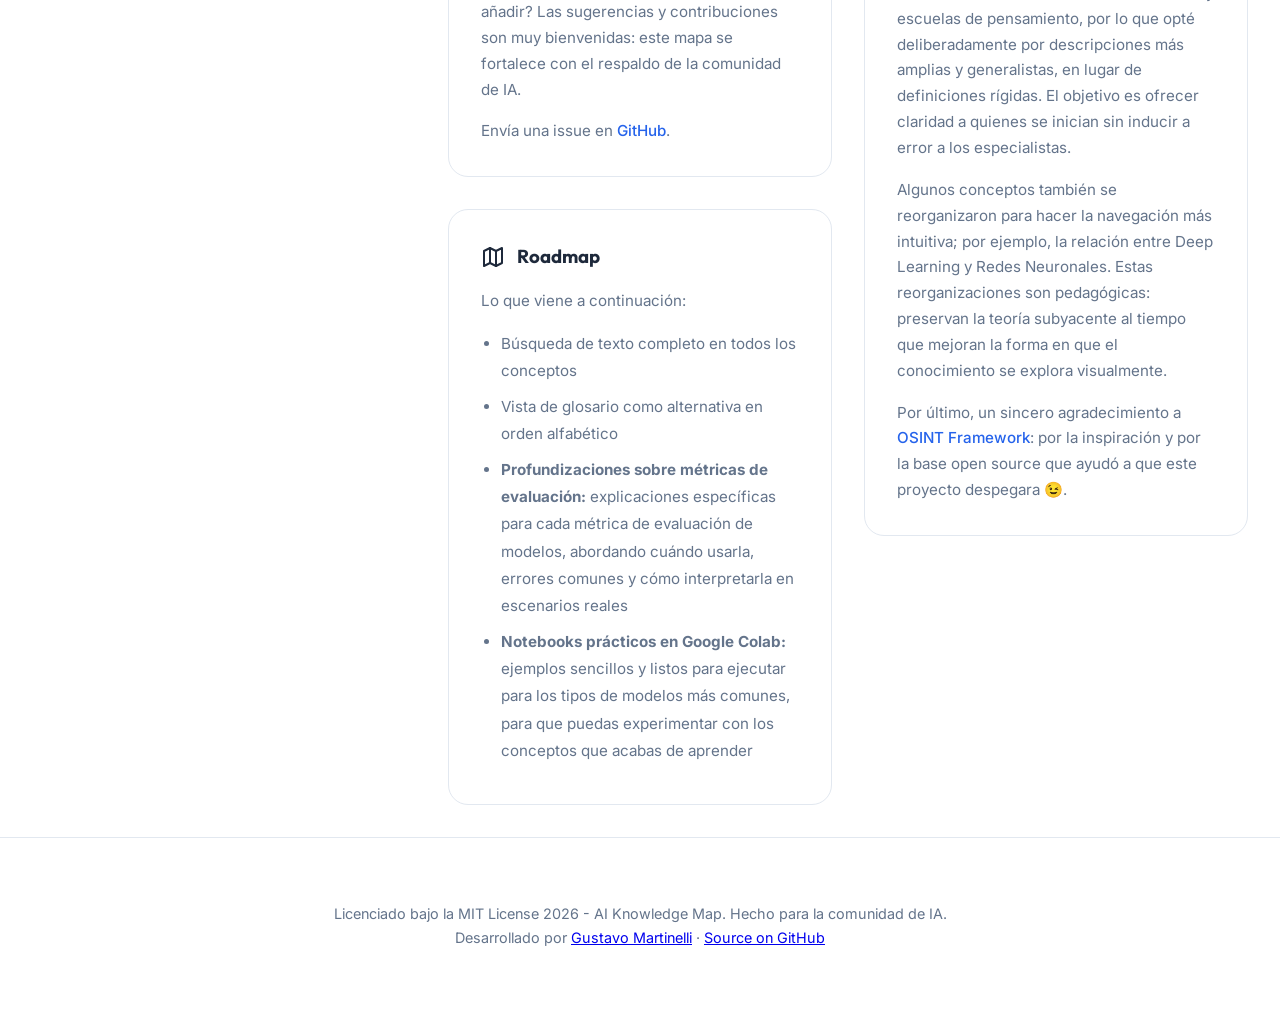
==== commit 209d30dd: "Merge branch 'main' of https://github.com/gustavomartinellidev/aiknowledgemap" ====
--- a/es/index.html
+++ b/es/index.html
@@ -1,32 +1,34 @@
 <!DOCTYPE html>
-<html lang="en">
+<html lang="es">
 
 <head>
     <meta charset="UTF-8">
     <meta name="viewport" content="width=device-width, initial-scale=1.0">
     <meta http-equiv="X-UA-Compatible" content="ie=edge">
-    <title>AI Knowledge Map - Learn AI Concepts & Definitions</title>
-    <meta name="description" content="Explore Artificial Intelligence visually. A free, interactive knowledge map of AI concepts, techniques, tools, ethics, and governance - for students, researchers, and professionals.">
+    <title>AI Knowledge Map - Aprende conceptos y definiciones de IA</title>
+    <meta name="description" content="Explora la Inteligencia Artificial de forma visual. Un mapa de conocimiento gratuito e interactivo sobre conceptos, técnicas, herramientas, ética y gobernanza de la IA — para estudiantes, investigadores y profesionales.">
 
 
     <!-- Open Graph -->
     <meta property="og:type" content="website">
-    <meta property="og:url" content="https://aiknowledgemap.org/">
-    <meta property="og:title" content="AI Knowledge Map - Visual Guide to Artificial Intelligence">
-    <meta property="og:description" content="Explore Artificial Intelligence visually. A free, interactive knowledge map of AI concepts, techniques, tools, ethics, and governance - for students, researchers, and professionals.">
+    <meta property="og:url" content="https://aiknowledgemap.org/es/">
+    <meta property="og:title" content="AI Knowledge Map - Guía visual de la Inteligencia Artificial">
+    <meta property="og:description" content="Explora la Inteligencia Artificial de forma visual. Un mapa de conocimiento gratuito e interactivo sobre conceptos, técnicas, herramientas, ética y gobernanza de la IA — para estudiantes, investigadores y profesionales.">
     <meta property="og:image" content="https://aiknowledgemap.org/aikm_logo.jpg">
     <meta property="og:image:width" content="1200">
     <meta property="og:image:height" content="630">
-    <meta property="og:image:alt" content="AI Knowledge Map - Interactive map of artificial intelligence concepts">
-    <meta property="og:locale" content="en_US">
+    <meta property="og:image:alt" content="AI Knowledge Map - Mapa interactivo de conceptos de inteligencia artificial">
+    <meta property="og:locale" content="es_ES">
+    <meta property="og:locale:alternate" content="en_US">
+    <meta property="og:locale:alternate" content="pt_BR">
     <meta property="og:site_name" content="AI Knowledge Map">
 
     <!-- Twitter Cards -->
     <meta name="twitter:card" content="summary_large_image">
-    <meta name="twitter:title" content="AI Knowledge Map - Visual Guide to Artificial Intelligence">
-    <meta name="twitter:description" content="Explore AI visually. An interactive map of concepts, techniques, tools, ethics, and governance.">
+    <meta name="twitter:title" content="AI Knowledge Map - Guía visual de la Inteligencia Artificial">
+    <meta name="twitter:description" content="Explora la IA de forma visual. Un mapa interactivo de conceptos, técnicas, herramientas, ética y gobernanza.">
     <meta name="twitter:image" content="https://aiknowledgemap.org/aikm_logo.jpg">
-    <meta name="twitter:image:alt" content="AI Knowledge Map - Interactive map of artificial intelligence concepts">
+    <meta name="twitter:image:alt" content="AI Knowledge Map - Mapa interactivo de conceptos de inteligencia artificial">
 
     <!-- Favicons -->
     <link rel="icon" type="image/x-icon" href="/favicon.ico">
@@ -79,7 +81,7 @@
                     aria-hidden="true">
                     <path d="M21 12.79A9 9 0 1 1 11.21 3 7 7 0 0 0 21 12.79z"></path>
                 </svg>
-                Mode
+                Modo
             </button>
         </div>
     </header>
@@ -229,7 +231,9 @@
         </p>
     </footer>
 
-    <div id="hover-panel" class="hidden"></div>
+    <div id="hover-panel" class="hidden"
+    data-copy-label="Haz clic para copiar"
+    data-copied-label="Texto copiado ✓"></div>
 
 </body>
 
--- a/css/style.css
+++ b/css/style.css
@@ -241,7 +241,7 @@
 }
 
 #hover-panel::after {
-    content: "Click to copy";
+    content: attr(data-copy-label);
     position: absolute;
     top: 0.5rem;
     right: 0.75rem;
@@ -254,7 +254,7 @@
 }
 
 #hover-panel.copied::after {
-    content: "Text copied ✓";
+    content: attr(data-copied-label);
     color: #10b981;
     opacity: 1;
 }
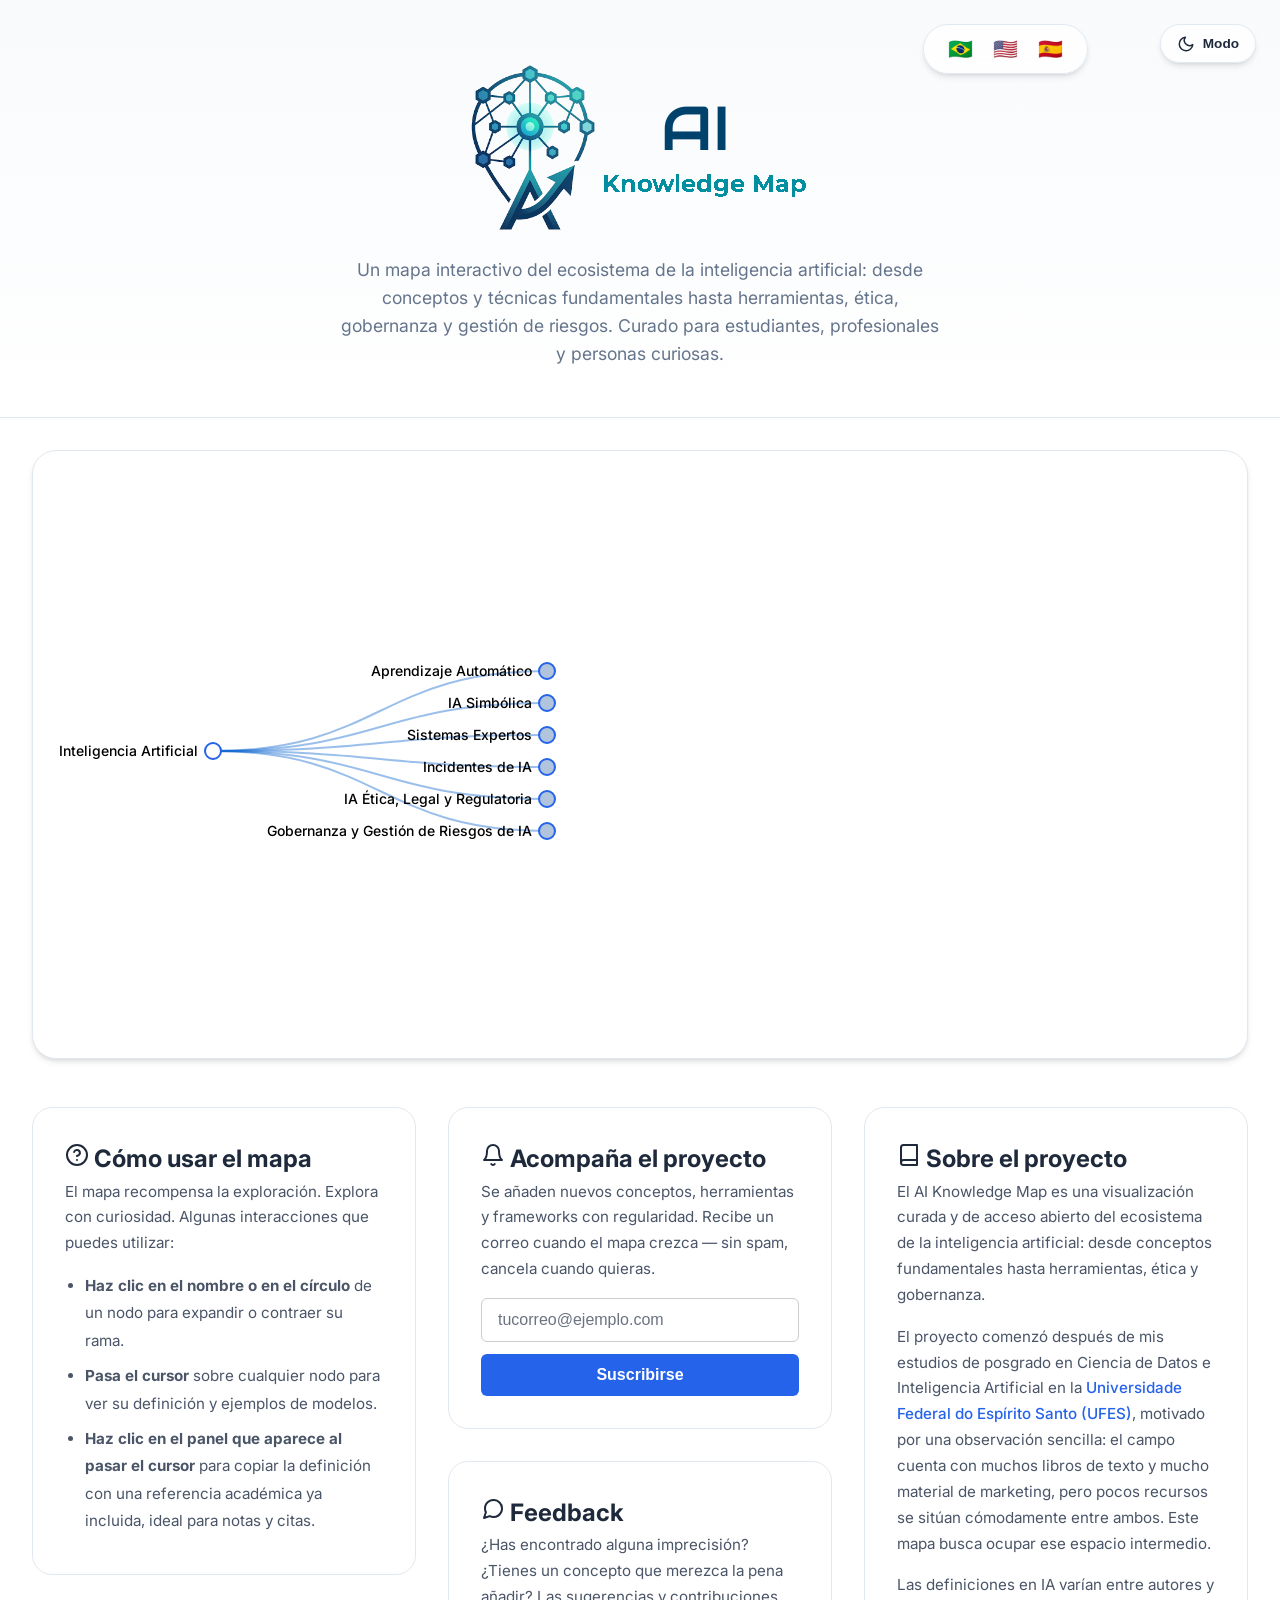
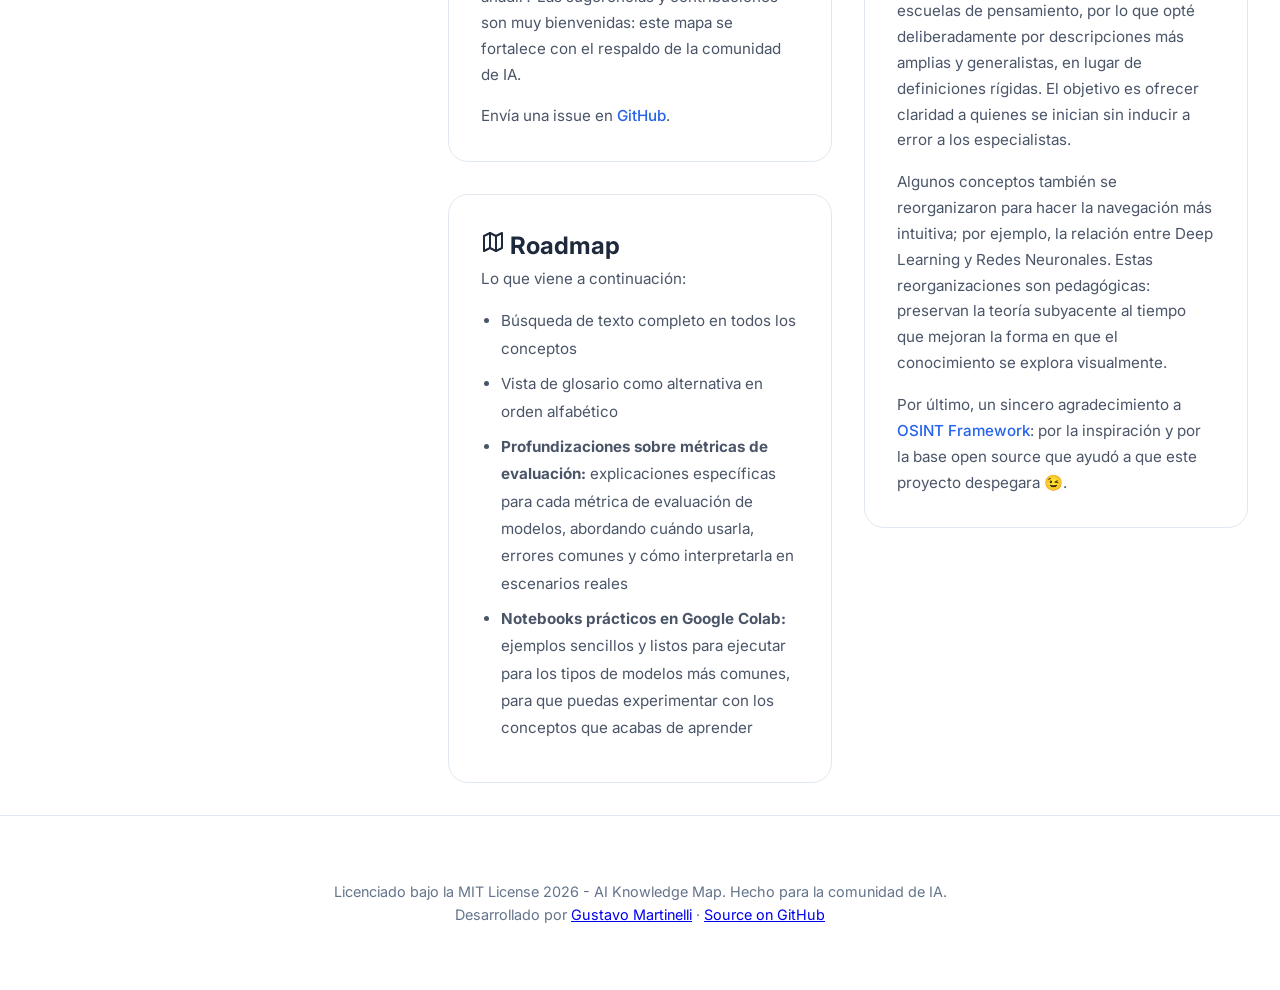
==== commit bec0dcff: "fix(a11y,seo): resolve color contrast, heading order, and add llms.txt" ====
--- a/es/index.html
+++ b/es/index.html
@@ -2,12 +2,12 @@
 <html lang="es">
 
 <head>
+    <link rel="canonical" href="https://aiknowledgemap.org/es/">
     <meta charset="UTF-8">
     <meta name="viewport" content="width=device-width, initial-scale=1.0">
     <meta http-equiv="X-UA-Compatible" content="ie=edge">
     <title>AI Knowledge Map - Aprende conceptos y definiciones de IA</title>
     <meta name="description" content="Explora la Inteligencia Artificial de forma visual. Un mapa de conocimiento gratuito e interactivo sobre conceptos, técnicas, herramientas, ética y gobernanza de la IA — para estudiantes, investigadores y profesionales.">
-
 
     <!-- Open Graph -->
     <meta property="og:type" content="website">
@@ -46,9 +46,9 @@
         rel="stylesheet">
 
     <!-- Dependencies -->
-    <link rel="stylesheet" href="/css/style.css">
+    <link rel="stylesheet" href="/css/style.css?v=3">
     <script src="/js/d3.v7.min.js" defer></script>
-    <script src="/js/app.js" defer></script>
+    <script src="/js/app.js?v=2" defer></script>
 
     <link rel="alternate" hreflang="en" href="https://aiknowledgemap.org/" />
     <link rel="alternate" hreflang="pt-BR" href="https://aiknowledgemap.org/pt-br/" />
@@ -58,6 +58,19 @@
     <script defer src="https://cloud.umami.is/script.js" 
             data-website-id="514e54d5-efb2-42ce-ac12-b586e3b3f8ba"
             data-domains="aiknowledgemap.org"></script>
+    
+    <script type="application/ld+json">
+        {
+        "@context": "https://schema.org",
+        "@type": "WebSite",
+        "name": "AI Knowledge Map",
+        "url": "https://aiknowledgemap.org/es/",
+        "description": "Explora la Inteligencia Artificial de forma visual. Un mapa de conocimiento gratuito e interactivo sobre conceptos, técnicas, herramientas, ética y gobernanza de la IA — para estudiantes, investigadores y profesionales.",
+        "inLanguage": "es"
+        }
+    </script>
+
+    <script src="https://analytics.ahrefs.com/analytics.js" data-key="7JDw+HmyIkDQPO7o8yi4VQ" async></script>
             
 </head>
 
@@ -96,7 +109,7 @@
         <div class="info-grid">
             <!-- Column 1: How to Use the Map -->
             <section class="info-card">
-                <h3>
+                <h2>
                     <svg xmlns="http://www.w3.org/2000/svg" width="24" height="24" viewBox="0 0 24 24" fill="none"
                         stroke="currentColor" stroke-width="2" stroke-linecap="round" stroke-linejoin="round"
                         aria-hidden="true">
@@ -105,7 +118,7 @@
                         <line x1="12" y1="17" x2="12.01" y2="17"></line>
                     </svg>
                     Cómo usar el mapa
-                </h3>
+                </h2>
                 <p>El mapa recompensa la exploración. Explora con curiosidad. Algunas interacciones que puedes utilizar:</p>
                 <ul class="info-list">
                     <li><strong>Haz clic en el nombre o en el círculo</strong> de un nodo para expandir o contraer su rama.</li>
@@ -118,7 +131,7 @@
             <!-- Column 2: Stay Updated + Feedback + Roadmap (stacked) -->
             <div class="info-card-column">
                 <section class="info-card">
-                    <h3>
+                    <h2>
                         <svg xmlns="http://www.w3.org/2000/svg" width="24" height="24" viewBox="0 0 24 24" fill="none"
                             stroke="currentColor" stroke-width="2" stroke-linecap="round" stroke-linejoin="round"
                             aria-hidden="true">
@@ -126,7 +139,7 @@
                             <path d="M13.73 21a2 2 0 0 1-3.46 0"></path>
                         </svg>
                         Acompaña el proyecto
-                    </h3>
+                    </h2>
                     <p>Se añaden nuevos conceptos, herramientas y frameworks con regularidad. Recibe un correo cuando el mapa crezca — sin spam, cancela cuando quieras.</p>
                     <form
                         id="newsletter-form"
@@ -141,7 +154,7 @@
                 </section>
 
                 <section class="info-card">
-                    <h3>
+                    <h2>
                         <svg xmlns="http://www.w3.org/2000/svg" width="24" height="24" viewBox="0 0 24 24" fill="none"
                             stroke="currentColor" stroke-width="2" stroke-linecap="round" stroke-linejoin="round"
                             aria-hidden="true">
@@ -150,7 +163,7 @@
                             </path>
                         </svg>
                         Feedback
-                    </h3>
+                    </h2>
                     <p>
                         ¿Has encontrado alguna imprecisión? ¿Tienes un concepto que merezca la pena añadir? Las sugerencias y contribuciones 
                         son muy bienvenidas: este mapa se fortalece con el respaldo de la comunidad de IA.
@@ -162,7 +175,7 @@
                 </section>
 
                 <section class="info-card">
-                    <h3>
+                    <h2>
                         <svg xmlns="http://www.w3.org/2000/svg" width="24" height="24" viewBox="0 0 24 24" fill="none"
                             stroke="currentColor" stroke-width="2" stroke-linecap="round" stroke-linejoin="round"
                             aria-hidden="true">
@@ -171,7 +184,7 @@
                             <line x1="15" y1="6" x2="15" y2="21"></line>
                         </svg>
                         Roadmap
-                    </h3>
+                    </h2>
                     <p>Lo que viene a continuación:</p>
                     <ul class="info-list">
                         <li>Búsqueda de texto completo en todos los conceptos</li>
@@ -184,7 +197,7 @@
 
             <!-- Column 3: About the Project -->
             <section class="info-card">
-                <h3>
+                <h2>
                     <svg xmlns="http://www.w3.org/2000/svg" width="24" height="24" viewBox="0 0 24 24" fill="none"
                         stroke="currentColor" stroke-width="2" stroke-linecap="round" stroke-linejoin="round"
                         aria-hidden="true">
@@ -192,7 +205,7 @@
                         <path d="M6.5 2H20v20H6.5A2.5 2.5 0 0 1 4 19.5v-15A2.5 2.5 0 0 1 6.5 2z"></path>
                     </svg>
                     Sobre el proyecto
-                </h3>
+                </h2>
                 <p>
                     El AI Knowledge Map es una visualización curada y de acceso abierto del ecosistema de la inteligencia artificial: 
                     desde conceptos fundamentales hasta herramientas, ética y gobernanza.
--- a/css/style.css
+++ b/css/style.css
@@ -115,6 +115,7 @@
 
 .info-list li {
     margin-bottom: 0.5rem;
+    color: #4a5568;
 }
 
 .info-card {
@@ -142,7 +143,8 @@
 .info-card p,
 .info-card div {
     font-size: 0.95rem;
-    color: var(--text-muted);
+/*   color: var(--text-muted); */
+    color: #4a5568;
     line-height: 1.7;
 }
 
@@ -177,7 +179,7 @@
 }
 
 .info-card form input[type="email"]::placeholder {
-    color: #242424;
+    color: #6b7280;
 }
 
 .newsletter-msg {
